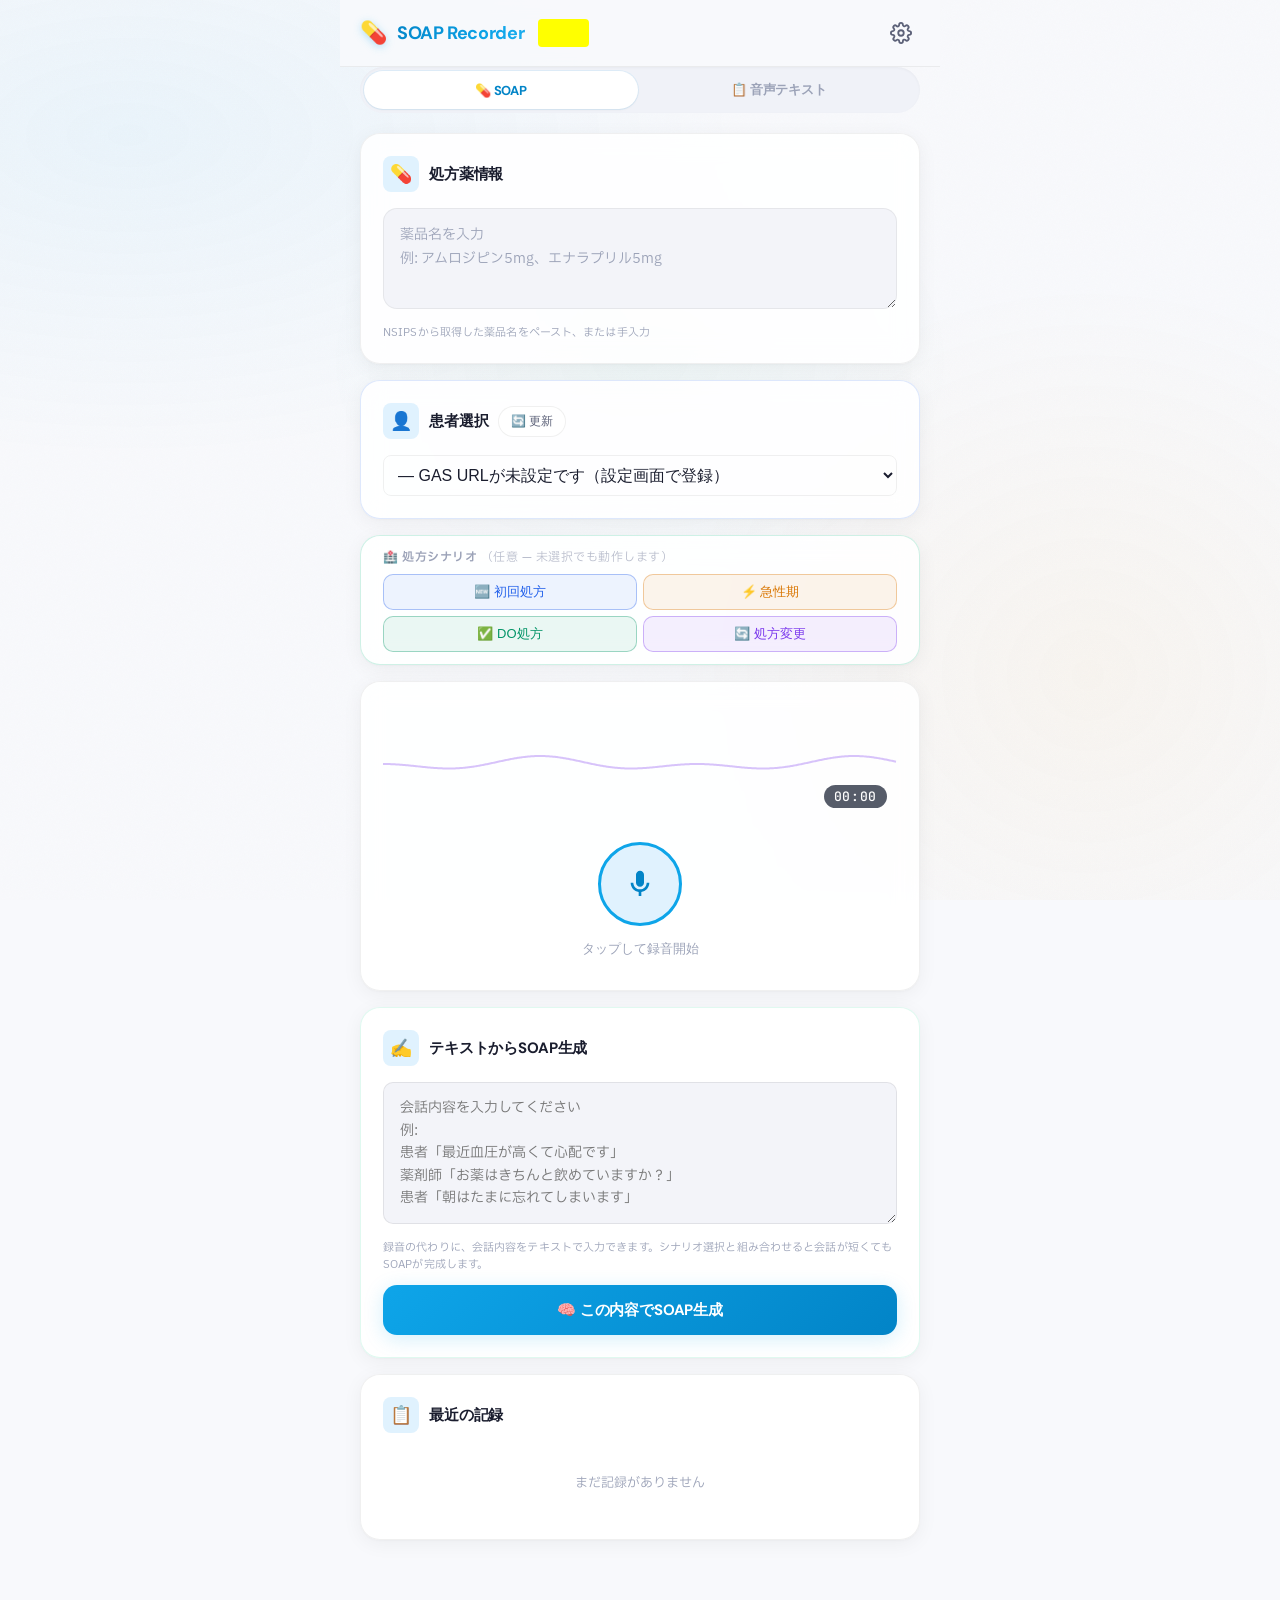
==== index.html @ 3b886ebe "Make version badge huge, red, and yellow background for v1.15" ====
<!DOCTYPE html>
<html lang="ja">
<head>
  <meta charset="UTF-8">
  <meta name="viewport" content="width=device-width, initial-scale=1.0, maximum-scale=1.0, user-scalable=no">
  <meta name="apple-mobile-web-app-capable" content="yes">
  <meta name="apple-mobile-web-app-status-bar-style" content="black-translucent">
  <meta name="theme-color" content="#f8f9fc">
  <title>SOAP Voice Recorder</title>
  <link rel="manifest" href="manifest.json">
  <link rel="apple-touch-icon" href="icons/icon-192.png">
  <link href="https://fonts.googleapis.com/css2?family=DM+Sans:ital,opsz,wght@0,9..40,300;0,9..40,500;0,9..40,700;1,9..40,400&family=IBM+Plex+Sans+JP:wght@300;400;500;600;700&family=JetBrains+Mono:wght@400;500&display=swap" rel="stylesheet">
  <link rel="stylesheet" href="style.css">
</head>
<body>
  <div id="app">
    <!-- ヘッダー -->
    <header id="header">
      <div class="header-left">
        <span class="logo-icon">💊</span>
        <h1>SOAP Recorder <span style="font-size:18px; font-weight:bold; color:red; background:yellow; padding:2px 8px; border-radius:4px; margin-left:10px;">v1.15</span></h1>
      </div>
      <button id="settingsBtn" class="icon-btn" aria-label="設定">
        <svg width="22" height="22" viewBox="0 0 24 24" fill="none" stroke="currentColor" stroke-width="2"><path d="M12 15a3 3 0 1 0 0-6 3 3 0 0 0 0 6Z"/><path d="M19.4 15a1.65 1.65 0 0 0 .33 1.82l.06.06a2 2 0 0 1-2.83 2.83l-.06-.06a1.65 1.65 0 0 0-1.82-.33 1.65 1.65 0 0 0-1 1.51V21a2 2 0 0 1-4 0v-.09A1.65 1.65 0 0 0 9 19.4a1.65 1.65 0 0 0-1.82.33l-.06.06a2 2 0 0 1-2.83-2.83l.06-.06A1.65 1.65 0 0 0 4.68 15a1.65 1.65 0 0 0-1.51-1H3a2 2 0 0 1 0-4h.09A1.65 1.65 0 0 0 4.6 9a1.65 1.65 0 0 0-.33-1.82l-.06-.06a2 2 0 0 1 2.83-2.83l.06.06A1.65 1.65 0 0 0 9 4.68a1.65 1.65 0 0 0 1-1.51V3a2 2 0 0 1 4 0v.09a1.65 1.65 0 0 0 1 1.51 1.65 1.65 0 0 0 1.82-.33l.06-.06a2 2 0 0 1 2.83 2.83l-.06.06A1.65 1.65 0 0 0 19.4 9a1.65 1.65 0 0 0 1.51 1H21a2 2 0 0 1 0 4h-.09a1.65 1.65 0 0 0-1.51 1Z"/></svg>
      </button>
    </header>

    <!-- タブバー -->
    <nav id="tabBar" class="tab-bar">
      <button class="tab-btn active" data-tab="soap" onclick="App.switchTab('soap')">💊 SOAP</button>
      <button class="tab-btn" data-tab="yakureki" onclick="App.switchTab('yakureki')">📋 音声テキスト</button>
    </nav>

    <!-- メイン画面: 録音 (SOAPタブ) -->
    <main id="recordScreen" class="screen active">
      <!-- 薬品名入力 -->
      <section class="card drug-input-card">
        <div class="card-header">
          <span class="card-icon">💊</span>
          <h2>処方薬情報</h2>
        </div>
        <textarea id="drugInput" placeholder="薬品名を入力&#10;例: アムロジピン5mg、エナラプリル5mg" rows="3"></textarea>
        <p class="hint">NSIPSから取得した薬品名をペースト、または手入力</p>
      </section>

      <!-- NSIPS患者選択 -->
      <section id="patientSelectArea" class="card" style="border-color: rgba(37, 99, 235, 0.15);">
        <div class="card-header">
          <span class="card-icon">👤</span>
          <h2>患者選択</h2>
          <button id="refreshPatientsBtn" class="control-btn" style="margin:0; padding:6px 12px; font-size:12px;">🔄 更新</button>
        </div>
        <select id="patientSelect" style="width:100%; padding:10px; font-size:16px; border-radius:8px; border:1px solid var(--border); background:var(--surface); color:var(--text);">
          <option value="">-- 患者を選択 (GAS URL未設定) --</option>
        </select>
      </section>

      <!-- 処方シナリオ選択 -->
      <section class="card" style="border-color: rgba(16,185,129,0.2); padding-top:12px; padding-bottom:12px;">
        <div style="font-size:12px; font-weight:600; color:var(--text-muted); margin-bottom:8px; letter-spacing:0.5px;">
          🏥 処方シナリオ <span style="font-weight:400;opacity:0.7;">（任意 — 未選択でも動作します）</span>
        </div>
        <div style="display:grid; grid-template-columns:1fr 1fr; gap:6px;">
          <button class="scenario-btn" data-scenario="first"
            onclick="App.selectScenario('first')"
            style="padding:8px 4px; border-radius:10px; border:1.5px solid rgba(37,99,235,0.35);
                   background:rgba(37,99,235,0.08); color:#2563eb; font-size:13px; font-weight:500;
                   cursor:pointer; transition:all 0.18s; display:flex; align-items:center; justify-content:center; gap:4px;">
            🆕 初回処方
          </button>
          <button class="scenario-btn" data-scenario="acute"
            onclick="App.selectScenario('acute')"
            style="padding:8px 4px; border-radius:10px; border:1.5px solid rgba(217,119,6,0.35);
                   background:rgba(217,119,6,0.08); color:#d97706; font-size:13px; font-weight:500;
                   cursor:pointer; transition:all 0.18s; display:flex; align-items:center; justify-content:center; gap:4px;">
            ⚡ 急性期
          </button>
          <button class="scenario-btn" data-scenario="do_rx"
            onclick="App.selectScenario('do_rx')"
            style="padding:8px 4px; border-radius:10px; border:1.5px solid rgba(5,150,105,0.35);
                   background:rgba(5,150,105,0.08); color:#059669; font-size:13px; font-weight:500;
                   cursor:pointer; transition:all 0.18s; display:flex; align-items:center; justify-content:center; gap:4px;">
            ✅ DO処方
          </button>
          <button class="scenario-btn" data-scenario="change"
            onclick="App.selectScenario('change')"
            style="padding:8px 4px; border-radius:10px; border:1.5px solid rgba(124,58,237,0.35);
                   background:rgba(124,58,237,0.08); color:#7c3aed; font-size:13px; font-weight:500;
                   cursor:pointer; transition:all 0.18s; display:flex; align-items:center; justify-content:center; gap:4px;">
            🔄 処方変更
          </button>
        </div>
        <div id="scenarioBadge"
          style="display:none; margin-top:8px; padding:5px 10px; border-radius:20px;
                 border:1px solid; font-size:12px; font-weight:600; text-align:center;">
        </div>
      </section>

      <!-- 録音コントロール -->
      <section class="card recorder-card">
        <div class="recording-visualizer" id="visualizer">
          <canvas id="waveformCanvas"></canvas>
          <div class="record-time" id="recordTime">00:00</div>
        </div>
        
        <div class="recorder-controls">
          <button id="recordBtn" class="record-btn" aria-label="録音">
            <div class="record-btn-inner">
              <svg id="micIcon" width="32" height="32" viewBox="0 0 24 24" fill="currentColor">
                <path d="M12 14c1.66 0 3-1.34 3-3V5c0-1.66-1.34-3-3-3S9 3.34 9 5v6c0 1.66 1.34 3 3 3z"/>
                <path d="M17 11c0 2.76-2.24 5-5 5s-5-2.24-5-5H5c0 3.53 2.61 6.43 6 6.92V21h2v-3.08c3.39-.49 6-3.39 6-6.92h-2z"/>
              </svg>
              <svg id="stopIcon" class="hidden" width="32" height="32" viewBox="0 0 24 24" fill="currentColor">
                <rect x="6" y="6" width="12" height="12" rx="2"/>
              </svg>
            </div>
          </button>
          <p id="recordLabel" class="record-label">タップして録音開始</p>
        </div>

        <button id="pauseBtn" class="control-btn hidden" aria-label="一時停止">
          <svg width="20" height="20" viewBox="0 0 24 24" fill="currentColor">
            <rect x="6" y="4" width="4" height="16"/><rect x="14" y="4" width="4" height="16"/>
          </svg>
          一時停止
        </button>
      </section>

      <!-- リアルタイム文字起こし表示 -->
      <section id="liveTranscriptArea" class="card hidden" style="border-color: rgba(124, 58, 237, 0.3);">
        <div class="card-header">
          <span class="card-icon">📝</span>
          <h2>リアルタイム文字起こし</h2>
          <span id="speechStatus" style="font-size:11px; margin-left:auto; cursor:help;">🟢 認識中</span>
        </div>
        <div id="liveTranscriptText" style="font-size:14px; line-height:1.7; color:var(--text-primary); max-height:150px; overflow-y:auto; white-space:pre-wrap;">
          🎤 音声を認識中...
        </div>
      </section>

      <!-- テキスト直接入力でSOAP生成 -->
      <section class="card" style="border-color: rgba(52, 211, 153, 0.15);">
        <div class="card-header">
          <span class="card-icon">✍️</span>
          <h2>テキストからSOAP生成</h2>
        </div>
        <textarea id="manualTranscriptInput" placeholder="会話内容を入力してください&#10;例:&#10;患者「最近血圧が高くて心配です」&#10;薬剤師「お薬はきちんと飲めていますか？」&#10;患者「朝はたまに忘れてしまいます」" rows="5" style="width:100%; background:var(--bg-input); border:1px solid rgba(0,0,0,0.08); border-radius:10px; padding:14px 16px; color:var(--text-primary); font-family:var(--font-main); font-size:14px; line-height:1.6; resize:vertical;"></textarea>
        <p class="hint" style="margin-bottom:12px;">録音の代わりに、会話内容をテキストで入力できます。シナリオ選択と組み合わせると会話が短くてもSOAPが完成します。</p>
        <button id="generateFromTextBtn" class="action-btn primary-btn">
          🧠 この内容でSOAP生成
        </button>
      </section>

      <!-- 録音履歴 -->
      <section class="card history-card">
        <div class="card-header">
          <span class="card-icon">📋</span>
          <h2>最近の記録</h2>
        </div>
        <div id="historyList" class="history-list">
          <p class="empty-state">まだ記録がありません</p>
        </div>
      </section>
    </main>

    <!-- AI薬歴タブ画面 -->
    <main id="yakurekiScreen" class="screen">
      <!-- NSIPS患者選択 (音声テキスト用) -->
      <section id="yakurekiPatientSelectArea" class="card hidden" style="border-color: rgba(37, 99, 235, 0.15);">
        <div class="card-header">
          <span class="card-icon">👤</span>
          <h2>患者選択</h2>
          <button id="refreshYakurekiPatientsBtn" class="control-btn" style="margin:0; padding:6px 12px; font-size:12px;">🔄 更新</button>
        </div>
        <select id="yakurekiPatientSelect" style="width:100%; padding:10px; font-size:16px; border-radius:8px; border:1px solid var(--border); background:var(--surface); color:var(--text);">
          <option value="">-- 患者を選択 --</option>
        </select>
      </section>

      <!-- 録音 -->
      <section class="card recorder-card">
        <div class="recording-visualizer" id="yakurekiVisualizer">
          <canvas id="yakurekiWaveformCanvas"></canvas>
          <div class="record-time" id="yakurekiRecordTime">00:00</div>
        </div>
        <div class="recorder-controls">
          <button id="yakurekiRecordBtn" class="record-btn" aria-label="録音">
            <div class="record-btn-inner">
              <svg id="yakurekiMicIcon" width="32" height="32" viewBox="0 0 24 24" fill="currentColor">
                <path d="M12 14c1.66 0 3-1.34 3-3V5c0-1.66-1.34-3-3-3S9 3.34 9 5v6c0 1.66 1.34 3 3 3z"/>
                <path d="M17 11c0 2.76-2.24 5-5 5s-5-2.24-5-5H5c0 3.53 2.61 6.43 6 6.92V21h2v-3.08c3.39-.49 6-3.39 6-6.92h-2z"/>
              </svg>
              <svg id="yakurekiStopIcon" class="hidden" width="32" height="32" viewBox="0 0 24 24" fill="currentColor">
                <rect x="6" y="6" width="12" height="12" rx="2"/>
              </svg>
            </div>
          </button>
          <p id="yakurekiRecordLabel" class="record-label">タップして録音開始</p>
        </div>
      </section>

      <!-- リアルタイム文字起こし -->
      <section id="yakurekiTranscriptArea" class="card hidden" style="border-color: rgba(124, 58, 237, 0.3);">
        <div class="card-header">
          <span class="card-icon">📝</span>
          <h2>文字起こし</h2>
        </div>
        <div id="yakurekiTranscriptText" style="font-size:14px; line-height:1.7; max-height:150px; overflow-y:auto; white-space:pre-wrap;">🎤 音声を認識中...</div>
      </section>

      <!-- 要約出力 -->
      <section id="yakurekiOutputArea" class="card hidden" style="border-color: rgba(52, 211, 153, 0.3);">
        <div class="card-header">
          <span class="card-icon">📋</span>
          <h2>文字起こしデータ</h2>
        </div>
        <div id="yakurekiOutput" style="font-size:14px; line-height:1.8; white-space:pre-wrap; padding:12px; background:var(--bg-input); border-radius:8px; max-height:300px; overflow-y:auto;"></div>
        <div style="display:flex; gap:8px; margin-top:12px; flex-wrap:wrap;">
          <button id="yakurekiSaveBtn" class="action-btn primary-btn" style="flex:1; min-width:45%;">💾 テキストを登録</button>
          <button id="yakurekiCopyBtn" class="action-btn secondary-btn" style="flex:1; min-width:45%;">📋 コピー</button>
          <button id="yakurekiClearBtn" class="action-btn" style="flex:0; padding:10px 16px; background:var(--surface); border:1px solid var(--border); color:var(--text);">🗑</button>
        </div>
      </section>

      <!-- 録音履歴 (音声テキスト用) -->
      <section class="card history-card">
        <div class="card-header">
          <span class="card-icon">📋</span>
          <h2>過去の音声テキスト履歴</h2>
        </div>
        <div id="yakurekiHistoryList" class="history-list">
          <p class="empty-state">まだ記録がありません</p>
        </div>
      </section>
    </main>

    <!-- SOAP確認・編集画面 -->
    <main id="soapScreen" class="screen">
      <div class="soap-header">
        <button id="backBtn" class="back-btn">
          <svg width="20" height="20" viewBox="0 0 24 24" fill="none" stroke="currentColor" stroke-width="2"><path d="M19 12H5M12 19l-7-7 7-7"/></svg>
          戻る
        </button>
        <h2>SOAP確認</h2>
        <div class="soap-actions-mini">
          <button id="copyAllBtn" class="icon-btn" title="全体コピー">📋</button>
        </div>
      </div>

      <!-- AI処理中 -->
      <div id="processingIndicator" class="processing hidden">
        <div class="processing-animation">
          <div class="pulse-ring"></div>
          <div class="pulse-ring delay-1"></div>
          <div class="pulse-ring delay-2"></div>
          <span class="processing-icon">🧠</span>
        </div>
        <p class="processing-text">AIが分析中...</p>
        <p class="processing-sub" id="processingStatus">音声を文字起こし中</p>
      </div>

      <!-- SOAP表示 -->
      <div id="soapContent" class="soap-content hidden">
        <div class="soap-section" data-section="S">
          <div class="soap-section-header">
            <span class="soap-badge s-badge">S</span>
            <span class="soap-section-title">主観的情報</span>
            <button class="edit-btn" data-target="soapS">✏️</button>
          </div>
          <div id="soapS" class="soap-text" contenteditable="false"></div>
        </div>

        <div class="soap-section" data-section="O">
          <div class="soap-section-header">
            <span class="soap-badge o-badge">O</span>
            <span class="soap-section-title">客観的情報</span>
            <button class="edit-btn" data-target="soapO">✏️</button>
          </div>
          <div id="soapO" class="soap-text" contenteditable="false"></div>
        </div>

        <div class="soap-section" data-section="A">
          <div class="soap-section-header">
            <span class="soap-badge a-badge">A</span>
            <span class="soap-section-title">薬学的評価</span>
            <span class="ai-suggested">💊 薬品情報から提案</span>
            <button class="edit-btn" data-target="soapA">✏️</button>
          </div>
          <div id="soapA" class="soap-text" contenteditable="false"></div>
        </div>

        <div class="soap-section" data-section="P">
          <div class="soap-section-header">
            <span class="soap-badge p-badge">P</span>
            <span class="soap-section-title">指導計画</span>
            <span class="ai-suggested">💊 薬品情報から提案</span>
            <button class="edit-btn" data-target="soapP">✏️</button>
          </div>
          <div id="soapP" class="soap-text" contenteditable="false"></div>
        </div>

        <!-- 文字起こしテキスト（折りたたみ） -->
        <details class="transcript-details">
          <summary>📝 文字起こし全文を表示</summary>
          <div id="transcriptText" class="transcript-text"></div>
        </details>

        <!-- アクションボタン -->
        <div class="soap-actions">
          <button id="sendToMedixsBtn" class="action-btn primary-btn">
            💊 メディクスへ送信
          </button>
          <button id="copySOAPBtn" class="action-btn secondary-btn">
            📋 SOAPをコピー
          </button>
          <button id="saveOnlyBtn" class="action-btn tertiary-btn">
            💾 保存のみ
          </button>
        </div>
      </div>
    </main>

    <!-- 設定画面 -->
    <main id="settingsScreen" class="screen">
      <div class="soap-header">
        <button id="settingsBackBtn" class="back-btn">
          <svg width="20" height="20" viewBox="0 0 24 24" fill="none" stroke="currentColor" stroke-width="2"><path d="M19 12H5M12 19l-7-7 7-7"/></svg>
          戻る
        </button>
        <h2>設定</h2>
      </div>

      <div class="settings-content">
        <section class="card settings-card">
          <h3>🔑 APIキー</h3>
          <div class="setting-item">
            <label for="geminiApiKey">Gemini API Key</label>
            <input type="text" id="geminiApiKey" placeholder="AIza..." style="-webkit-text-security: disc;" autocomplete="off">
            <p class="hint">Google AI Studio で取得した無料キー</p>
          </div>
          <div class="setting-item">
            <label for="openaiApiKey">OpenAI API Key（有料）</label>
            <input type="text" id="openaiApiKey" placeholder="sk-..." style="-webkit-text-security: disc;" autocomplete="off">
            <p class="hint">Whisper API（高精度音声認識）に使用</p>
          </div>
          <div class="setting-item">
            <label for="amivoiceApiKey">AmiVoice API Key ⭐推奨</label>
            <input type="text" id="amivoiceApiKey" placeholder="AmiVoice Cloud Platform のAPIキー" style="-webkit-text-security: disc;" autocomplete="off">
            <p class="hint">医療特化エンジン（薬品名・医療用語に最強精度）→ <a href="https://acp.amivoice.com/" target="_blank" style="color:var(--primary);">acp.amivoice.com</a> で取得</p>
          </div>
          <div class="setting-item">
            <label for="amivoiceEngine">AmiVoice エンジン</label>
            <select id="amivoiceEngine" style="width:100%; padding:10px; font-size:14px; border-radius:8px; border:1px solid var(--border); background:var(--surface); color:var(--text);">
              <option value="-a-medical">🏥 医療エンジン (-a-medical) ※推奨</option>
              <option value="-a-medworker">👨‍⚕️ 医療従事者エンジン (-a-medworker)</option>
              <option value="-a-general">🌍 汎用エンジン (-a-general)</option>
              <option value="-a-business">💼 ビジネスエンジン (-a-business)</option>
            </select>
            <p class="hint">医療現場では「医療エンジン」または「医療従事者エンジン」が最適です。</p>
          </div>
        </section>

        <section class="card settings-card">
          <h3>☁️ バックエンド</h3>
          <div class="setting-item">
            <label for="gasUrl">GAS Web App URL</label>
            <input type="url" id="gasUrl" placeholder="https://script.google.com/macros/s/...">
            <p class="hint">Google Apps Script のデプロイURL</p>
          </div>
        </section>

        <section class="card settings-card">
          <h3>🎙 音声認識・薬歴AI</h3>
          <div class="setting-item">
            <label style="font-weight:600; font-size:13px; margin-bottom:4px; display:block;">音声認識エンジン</label>
            <label style="display:flex; align-items:center; gap:6px; padding:8px; background:rgba(34,197,94,0.08); border-radius:8px; border:1px solid rgba(34,197,94,0.3); margin-bottom:6px;">
              <input type="radio" name="speechEngine" value="amivoice">
              <span>🏥 <strong>AmiVoice 医療エンジン</strong>（リアルタイム・最高精度 ⭐推奨）</span>
            </label>
            <label>
              <input type="radio" name="speechEngine" value="webSpeech">
              ブラウザ標準（無料・不安定）
            </label>
            <label>
              <input type="radio" name="speechEngine" value="gemini">
              Gemini 2.0（無料・高精度）
            </label>
            <label>
              <input type="radio" name="speechEngine" value="whisper" checked>
              OpenAI Whisper（有料・高精度）
            </label>
          </div>
          <div class="setting-item" style="margin-top:12px;">
            <label style="font-weight:600; font-size:13px; margin-bottom:4px; display:block;">マイク選択</label>
            <div style="display:flex; gap:8px;">
              <select id="micDeviceSelect" style="flex:1; padding:8px; border-radius:6px; border:1px solid rgba(0,0,0,0.1); font-family:var(--font-main); font-size:13px;">
                <option value="default">既定のマイク (Default)</option>
              </select>
              <button id="refreshMicsBtn" class="control-btn" style="margin:0; padding:8px 12px; font-size:12px;">🔄 更新</button>
            </div>
            <p id="micPermissionWarning" class="hint hidden" style="color:var(--danger); margin-top:6px; font-weight:500;">⚠️ マイクの正確な名前を取得するには権限が必要です。「更新」を押して許可してください。</p>
          </div>

          <div class="setting-item" style="margin-top:12px;">
            <label style="font-weight:600; font-size:13px; margin-bottom:4px; display:block;">SOAP生成AI</label>
            <label>
              <input type="radio" name="aiProvider" value="gemini" checked>
              Gemini（無料）
            </label>
            <label>
              <input type="radio" name="aiProvider" value="openai" disabled>
              OpenAI（開発中）
            </label>
          </div>
        </section>

        <section class="card settings-card">
          <h3>📘 カスタム医療辞書</h3>
          <div class="setting-item">
            <label for="customVocabulary">頻出する病名・医療用語（改行またはカンマ区切り）</label>
            <textarea id="customVocabulary" rows="5" placeholder="例:&#10;掌蹠膿疱症&#10;尋常性乾癬&#10;一包化&#10;粉砕" style="width:100%; background:var(--bg-input); border:1px solid rgba(0,0,0,0.08); border-radius:10px; padding:10px; color:var(--text-primary); font-family:var(--font-main); font-size:14px; resize:vertical;"></textarea>
            <p class="hint">ここに登録した単語は、常に文字起こしの「事前辞書」に登録され、自動的に認識精度が向上します。</p>
          </div>
        </section>

        <section class="card settings-card" style="border-color: rgba(239,68,68,0.3);">
          <h3>🔒 過剰課金防止</h3>
          <div class="setting-item">
            <label for="maxRecordingMinutes">最大録音時間（分）</label>
            <div style="display:flex; align-items:center; gap:10px;">
              <input type="number" id="maxRecordingMinutes" min="1" max="60" value="10"
                style="width:80px; padding:8px; border-radius:8px; border:1px solid rgba(0,0,0,0.1);
                       background:var(--bg-input); color:var(--text-primary); font-size:15px; text-align:center;">
              <span style="font-size:13px; color:var(--text-muted);">分（1〜60分）</span>
            </div>
            <p class="hint">この時間を超えると録音を自動停止します。服薬指導は通常3〜5分のため、デフォルトは10分。</p>
          </div>
          <div style="background:rgba(239,68,68,0.06); border-radius:8px; padding:10px 12px; margin-top:8px; font-size:12px; color:var(--text-muted); line-height:1.7;">
            <strong>✅ 自動で有効な安全装置</strong><br>
            ・タブを閉じる・リロード → AmiVoice即時切断<br>
            ・タブを切り替え・スリープ → AmiVoice自動停止<br>
            ・最大時間超過 → 録音を強制終了しSOAP生成へ
          </div>
        </section>


        <section class="card settings-card" style="border-color: rgba(0,0,0,0.1);">
          <h3>🛠 デバッグログ</h3>
          <p class="hint">エラーが発生した場合、以下のログをコピーして開発者に送ってください。</p>
          <textarea id="debugLogs" rows="8" readonly style="width:100%; background:var(--bg-input); border:1px solid rgba(0,0,0,0.08); border-radius:10px; padding:10px; color:var(--text-primary); font-family:var(--font-mono); font-size:11px; resize:vertical; margin-bottom:8px;"></textarea>
          <button id="copyLogsBtn" class="action-btn secondary-btn" style="padding:8px; font-size:12px;">📋 ログをコピー</button>
        </section>

        <button id="saveSettingsBtn" class="action-btn primary-btn">
          💾 設定を保存
        </button>
        <button id="testConnectionBtn" class="action-btn secondary-btn">
          🔗 接続テスト
        </button>
      </div>
    </main>

    <!-- トースト通知 -->
    <div id="toast" class="toast hidden"></div>
  </div>

  <script src="recording-backup.js?v=2"></script>
  <script src="recorder.js?v=2"></script>
  <script src="app.js?v=15"></script>
</body>
</html>
---- style.css ----
/* ============================================
   SOAP Voice Recorder — Premium Light Design System
   Aesthetic: "Clinical Clarity" — Precision meets warmth
   Fonts: DM Sans (headings) + IBM Plex Sans JP (body)
   ============================================ */

@import url('https://fonts.googleapis.com/css2?family=DM+Sans:ital,opsz,wght@0,9..40,300;0,9..40,500;0,9..40,700;1,9..40,400&family=IBM+Plex+Sans+JP:wght@300;400;500;600;700&family=JetBrains+Mono:wght@400;500&display=swap');

:root {
  /* ── Palette: Warm clinical white + teal accent ── */
  --bg-primary: #f8f9fc;
  --bg-secondary: #f0f2f8;
  --bg-card: #ffffff;
  --bg-card-hover: #f5f6fa;
  --bg-input: #f3f4f9;
  --bg-mesh-1: rgba(14, 165, 233, 0.06);
  --bg-mesh-2: rgba(245, 158, 11, 0.05);
  --bg-mesh-3: rgba(16, 185, 129, 0.04);

  --text-primary: #1a1d2e;
  --text-secondary: #5c6178;
  --text-muted: #9ca3b8;
  --text-accent: #0284c7;

  /* ── SOAP Section Colors ── */
  --soap-s: #0284c7;
  --soap-s-bg: #e0f2fe;
  --soap-s-border: rgba(2, 132, 199, 0.25);
  --soap-o: #059669;
  --soap-o-bg: #d1fae5;
  --soap-o-border: rgba(5, 150, 105, 0.25);
  --soap-a: #d97706;
  --soap-a-bg: #fef3c7;
  --soap-a-border: rgba(217, 119, 6, 0.25);
  --soap-p: #db2777;
  --soap-p-bg: #fce7f3;
  --soap-p-border: rgba(219, 39, 119, 0.25);

  /* ── Accent ── */
  --accent: #0ea5e9;
  --accent-deep: #0284c7;
  --accent-glow: rgba(14, 165, 233, 0.18);
  --accent-surface: #e0f2fe;
  --danger: #ef4444;
  --danger-glow: rgba(239, 68, 68, 0.2);
  --success: #10b981;
  --success-bg: #d1fae5;
  --warning: #f59e0b;

  /* ── Layout Tokens ── */
  --radius: 20px;
  --radius-sm: 14px;
  --radius-xs: 8px;
  --radius-pill: 999px;
  --shadow-sm: 0 1px 3px rgba(0,0,0,0.04), 0 1px 2px rgba(0,0,0,0.02);
  --shadow: 0 4px 20px rgba(0,0,0,0.05), 0 1px 3px rgba(0,0,0,0.03);
  --shadow-lg: 0 12px 40px rgba(0,0,0,0.08), 0 4px 12px rgba(0,0,0,0.04);
  --shadow-accent: 0 4px 20px var(--accent-glow);
  --border: rgba(0, 0, 0, 0.06);

  /* ── Typography ── */
  --font-display: 'DM Sans', sans-serif;
  --font-main: 'IBM Plex Sans JP', 'DM Sans', -apple-system, BlinkMacSystemFont, sans-serif;
  --font-mono: 'JetBrains Mono', 'SF Mono', monospace;
}

/* ═══════════════════════════════════════════
   Reset & Base
   ═══════════════════════════════════════════ */
*, *::before, *::after { box-sizing: border-box; margin: 0; padding: 0; }

html {
  font-size: 16px;
  -webkit-text-size-adjust: 100%;
  -webkit-tap-highlight-color: transparent;
  scroll-behavior: smooth;
}

body {
  font-family: var(--font-main);
  background: var(--bg-primary);
  color: var(--text-primary);
  min-height: 100dvh;
  overflow-x: hidden;
  -webkit-font-smoothing: antialiased;
  -moz-osx-font-smoothing: grayscale;
}

/* ── Mesh gradient background ── */
body::before {
  content: '';
  position: fixed;
  inset: 0;
  background:
    radial-gradient(ellipse 80% 60% at 10% 15%, var(--bg-mesh-1) 0%, transparent 60%),
    radial-gradient(ellipse 60% 80% at 85% 75%, var(--bg-mesh-2) 0%, transparent 55%),
    radial-gradient(ellipse 50% 50% at 50% 40%, var(--bg-mesh-3) 0%, transparent 50%);
  pointer-events: none;
  z-index: 0;
}

/* Subtle noise texture overlay */
body::after {
  content: '';
  position: fixed;
  inset: 0;
  opacity: 0.025;
  background-image: url("data:image/svg+xml,%3Csvg viewBox='0 0 256 256' xmlns='http://www.w3.org/2000/svg'%3E%3Cfilter id='n'%3E%3CfeTurbulence type='fractalNoise' baseFrequency='0.9' numOctaves='4' stitchTiles='stitch'/%3E%3C/filter%3E%3Crect width='100%25' height='100%25' filter='url(%23n)'/%3E%3C/svg%3E");
  background-size: 200px 200px;
  pointer-events: none;
  z-index: 0;
}

#app {
  position: relative;
  z-index: 1;
  max-width: 600px;
  margin: 0 auto;
  padding-bottom: 40px;
}

/* ═══════════════════════════════════════════
   Header
   ═══════════════════════════════════════════ */
#header {
  display: flex;
  align-items: center;
  justify-content: space-between;
  padding: 14px 20px;
  position: sticky;
  top: 0;
  z-index: 100;
  background: rgba(248, 249, 252, 0.85);
  backdrop-filter: blur(24px) saturate(180%);
  -webkit-backdrop-filter: blur(24px) saturate(180%);
  border-bottom: 1px solid var(--border);
}

.header-left {
  display: flex;
  align-items: center;
  gap: 10px;
}

.logo-icon { font-size: 22px; filter: drop-shadow(0 2px 4px rgba(14, 165, 233, 0.3)); }

#header h1 {
  font-family: var(--font-display);
  font-size: 18px;
  font-weight: 700;
  letter-spacing: -0.02em;
  background: linear-gradient(135deg, var(--accent-deep), var(--accent), #38bdf8);
  -webkit-background-clip: text;
  -webkit-text-fill-color: transparent;
  background-clip: text;
}

.icon-btn {
  background: none;
  border: none;
  color: var(--text-secondary);
  cursor: pointer;
  padding: 8px;
  border-radius: var(--radius-xs);
  transition: all 0.2s ease;
  font-size: 18px;
  display: flex;
  align-items: center;
}
.icon-btn:hover {
  color: var(--accent);
  background: var(--accent-surface);
}

/* ═══════════════════════════════════════════
   Tab Bar — Pill segment control
   ═══════════════════════════════════════════ */
.tab-bar {
  display: flex;
  gap: 4px;
  background: var(--bg-secondary);
  padding: 4px;
  margin: 0 20px;
  border-radius: var(--radius-pill);
  position: sticky;
  top: 53px;
  z-index: 90;
  box-shadow: inset 0 1px 3px rgba(0,0,0,0.04);
}

.tab-btn {
  flex: 1;
  padding: 10px 16px;
  font-size: 13px;
  font-weight: 600;
  font-family: var(--font-display);
  letter-spacing: -0.01em;
  background: none;
  border: none;
  border-radius: var(--radius-pill);
  color: var(--text-muted);
  cursor: pointer;
  transition: all 0.25s cubic-bezier(0.4, 0, 0.2, 1);
}

.tab-btn.active {
  color: var(--accent-deep);
  background: var(--bg-card);
  box-shadow: var(--shadow-sm), 0 0 0 1px rgba(14, 165, 233, 0.08);
  font-weight: 700;
}

.tab-btn:hover:not(.active) {
  color: var(--text-secondary);
}

/* ═══════════════════════════════════════════
   Screens
   ═══════════════════════════════════════════ */
.screen { display: none; padding: 20px; }
.screen.active { display: block; animation: screenIn 0.4s cubic-bezier(0.16, 1, 0.3, 1); }

@keyframes screenIn {
  from { opacity: 0; transform: translateY(12px) scale(0.99); }
  to { opacity: 1; transform: translateY(0) scale(1); }
}

/* ═══════════════════════════════════════════
   Cards — Glass-morphic with colored top accent
   ═══════════════════════════════════════════ */
.card {
  background: rgba(255, 255, 255, 0.88);
  backdrop-filter: blur(12px);
  -webkit-backdrop-filter: blur(12px);
  border-radius: var(--radius);
  padding: 22px;
  margin-bottom: 16px;
  border: 1px solid var(--border);
  box-shadow: var(--shadow);
  transition: all 0.3s cubic-bezier(0.4, 0, 0.2, 1);
  position: relative;
  overflow: hidden;
}

.card::before {
  content: '';
  position: absolute;
  top: 0; left: 0; right: 0;
  height: 3px;
  background: linear-gradient(90deg, var(--accent), transparent);
  opacity: 0;
  transition: opacity 0.3s;
}

.card:hover {
  border-color: rgba(14, 165, 233, 0.12);
  box-shadow: var(--shadow), 0 0 0 1px rgba(14, 165, 233, 0.06);
}
.card:hover::before { opacity: 1; }

.card-header {
  display: flex;
  align-items: center;
  gap: 10px;
  margin-bottom: 16px;
}

.card-icon {
  font-size: 18px;
  width: 36px;
  height: 36px;
  display: flex;
  align-items: center;
  justify-content: center;
  background: var(--accent-surface);
  border-radius: var(--radius-xs);
}

.card-header h2 {
  font-family: var(--font-display);
  font-size: 15px;
  font-weight: 700;
  color: var(--text-primary);
  letter-spacing: -0.01em;
}

/* ═══════════════════════════════════════════
   Drug Input
   ═══════════════════════════════════════════ */
#drugInput {
  width: 100%;
  background: var(--bg-input);
  border: 1.5px solid rgba(0, 0, 0, 0.06);
  border-radius: var(--radius-sm);
  padding: 14px 16px;
  color: var(--text-primary);
  font-family: var(--font-main);
  font-size: 14px;
  line-height: 1.7;
  resize: vertical;
  transition: all 0.3s ease;
}
#drugInput:focus {
  outline: none;
  border-color: var(--accent);
  box-shadow: 0 0 0 4px var(--accent-glow);
  background: #fff;
}
#drugInput::placeholder { color: var(--text-muted); }

.hint {
  font-size: 11px;
  color: var(--text-muted);
  margin-top: 8px;
  letter-spacing: 0.01em;
}

/* ═══════════════════════════════════════════
   Recorder — Hero section
   ═══════════════════════════════════════════ */
.recorder-card {
  text-align: center;
  padding: 32px 22px;
}

.recording-visualizer {
  position: relative;
  height: 100px;
  margin-bottom: 28px;
  display: flex;
  align-items: center;
  justify-content: center;
  border-radius: var(--radius-sm);
  overflow: hidden;
}

#waveformCanvas, #yakurekiWaveformCanvas {
  width: 100%;
  height: 100%;
  border-radius: var(--radius-sm);
}

.record-time {
  position: absolute;
  bottom: 6px;
  right: 10px;
  font-family: var(--font-mono);
  font-size: 13px;
  font-weight: 500;
  color: #fff;
  background: rgba(15, 23, 42, 0.7);
  backdrop-filter: blur(8px);
  padding: 3px 10px;
  border-radius: var(--radius-pill);
  letter-spacing: 0.05em;
}

.recorder-controls {
  display: flex;
  flex-direction: column;
  align-items: center;
  gap: 14px;
}

/* ── Record Button — breathing neon ring ── */
.record-btn {
  width: 84px;
  height: 84px;
  border-radius: 50%;
  border: 3px solid var(--accent);
  background: var(--accent-surface);
  color: var(--accent-deep);
  cursor: pointer;
  display: flex;
  align-items: center;
  justify-content: center;
  transition: all 0.3s cubic-bezier(0.4, 0, 0.2, 1);
  position: relative;
}

.record-btn::before {
  content: '';
  position: absolute;
  inset: -6px;
  border-radius: 50%;
  border: 2px solid transparent;
  background: transparent;
  transition: all 0.4s;
}

.record-btn:hover {
  background: rgba(14, 165, 233, 0.15);
  box-shadow: var(--shadow-accent);
  transform: scale(1.06);
}
.record-btn:hover::before {
  border-color: rgba(14, 165, 233, 0.15);
}
.record-btn:active { transform: scale(0.95); }

.record-btn.recording {
  border-color: var(--danger);
  background: rgba(239, 68, 68, 0.08);
  color: var(--danger);
  animation: breathe 2.5s ease-in-out infinite;
}
.record-btn.recording::before {
  border-color: rgba(239, 68, 68, 0.12);
  animation: ringPulse 2s ease-out infinite;
}

@keyframes breathe {
  0%, 100% { box-shadow: 0 0 0 0 var(--danger-glow); transform: scale(1); }
  50% { box-shadow: 0 0 24px 4px var(--danger-glow); transform: scale(1.03); }
}

@keyframes ringPulse {
  0% { transform: scale(1); opacity: 0.6; }
  100% { transform: scale(1.4); opacity: 0; }
}

.record-btn-inner { display: flex; align-items: center; justify-content: center; }

.record-label {
  font-family: var(--font-display);
  font-size: 13px;
  font-weight: 500;
  color: var(--text-muted);
  transition: color 0.3s;
}

.control-btn {
  display: inline-flex;
  align-items: center;
  gap: 6px;
  padding: 10px 20px;
  border: 1.5px solid var(--border);
  border-radius: var(--radius-pill);
  background: rgba(255, 255, 255, 0.7);
  color: var(--text-secondary);
  font-family: var(--font-display);
  font-size: 13px;
  font-weight: 500;
  cursor: pointer;
  transition: all 0.2s;
  margin-top: 12px;
  backdrop-filter: blur(8px);
}
.control-btn:hover {
  background: var(--accent-surface);
  border-color: rgba(14, 165, 233, 0.2);
  color: var(--accent-deep);
}

/* ═══════════════════════════════════════════
   History
   ═══════════════════════════════════════════ */
.history-list {
  max-height: 300px;
  overflow-y: auto;
}

.history-item {
  display: flex;
  justify-content: space-between;
  align-items: center;
  padding: 14px 16px;
  border-radius: var(--radius-sm);
  background: var(--bg-input);
  margin-bottom: 8px;
  cursor: pointer;
  transition: all 0.25s ease;
  border: 1px solid transparent;
}
.history-item:hover {
  background: var(--accent-surface);
  border-color: rgba(14, 165, 233, 0.1);
  transform: translateX(4px);
}
.history-item-info h4 { font-family: var(--font-display); font-size: 14px; font-weight: 600; }
.history-item-info p { font-size: 12px; color: var(--text-muted); margin-top: 3px; }
.history-item-time { font-size: 11px; color: var(--text-muted); font-family: var(--font-mono); font-weight: 500; }

.empty-state {
  text-align: center;
  color: var(--text-muted);
  font-size: 13px;
  padding: 24px;
}

/* ═══════════════════════════════════════════
   SOAP Screen
   ═══════════════════════════════════════════ */
.soap-header {
  display: flex;
  align-items: center;
  gap: 12px;
  padding: 14px 20px;
  position: sticky;
  top: 0;
  z-index: 100;
  background: rgba(248, 249, 252, 0.9);
  backdrop-filter: blur(24px) saturate(180%);
  -webkit-backdrop-filter: blur(24px) saturate(180%);
  border-bottom: 1px solid var(--border);
}
.soap-header h2 {
  flex: 1;
  font-family: var(--font-display);
  font-size: 17px;
  font-weight: 700;
  letter-spacing: -0.02em;
}
.soap-actions-mini { display: flex; gap: 4px; }

.back-btn {
  display: flex;
  align-items: center;
  gap: 6px;
  background: none;
  border: none;
  color: var(--accent-deep);
  font-family: var(--font-display);
  font-size: 14px;
  font-weight: 600;
  cursor: pointer;
  padding: 6px 10px;
  border-radius: var(--radius-xs);
  transition: all 0.2s;
}
.back-btn:hover { background: var(--accent-surface); }

/* ── Processing Indicator ── */
.processing {
  text-align: center;
  padding: 60px 20px;
}
.processing-animation {
  position: relative;
  width: 100px;
  height: 100px;
  margin: 0 auto 28px;
  display: flex;
  align-items: center;
  justify-content: center;
}
.processing-icon { font-size: 40px; z-index: 2; position: relative; }

.pulse-ring {
  position: absolute;
  width: 100%;
  height: 100%;
  border-radius: 50%;
  border: 2px solid var(--accent);
  animation: pulseRing 2s ease-out infinite;
}
.delay-1 { animation-delay: 0.4s; }
.delay-2 { animation-delay: 0.8s; }

@keyframes pulseRing {
  0% { transform: scale(0.5); opacity: 0.7; }
  100% { transform: scale(1.6); opacity: 0; }
}

.processing-text {
  font-family: var(--font-display);
  font-size: 18px;
  font-weight: 700;
  color: var(--text-primary);
  margin-bottom: 8px;
  letter-spacing: -0.02em;
}
.processing-sub { font-size: 13px; color: var(--text-secondary); }

/* ── SOAP Sections — Color-coded with left accent ── */
.soap-content { padding: 0 20px 20px; }

.soap-section {
  margin-bottom: 16px;
  border-radius: var(--radius);
  overflow: hidden;
  border: 1px solid var(--border);
  box-shadow: var(--shadow-sm);
  transition: all 0.3s ease;
  position: relative;
}
.soap-section:hover {
  box-shadow: var(--shadow);
  transform: translateY(-1px);
}

.soap-section[data-section="S"] { border-left: 4px solid var(--soap-s); }
.soap-section[data-section="O"] { border-left: 4px solid var(--soap-o); }
.soap-section[data-section="A"] { border-left: 4px solid var(--soap-a); }
.soap-section[data-section="P"] { border-left: 4px solid var(--soap-p); }

.soap-section-header {
  display: flex;
  align-items: center;
  gap: 10px;
  padding: 14px 18px;
  background: var(--bg-input);
}

.soap-badge {
  display: inline-flex;
  align-items: center;
  justify-content: center;
  width: 30px;
  height: 30px;
  border-radius: var(--radius-xs);
  font-family: var(--font-display);
  font-size: 14px;
  font-weight: 700;
}
.s-badge { background: var(--soap-s-bg); color: var(--soap-s); }
.o-badge { background: var(--soap-o-bg); color: var(--soap-o); }
.a-badge { background: var(--soap-a-bg); color: var(--soap-a); }
.p-badge { background: var(--soap-p-bg); color: var(--soap-p); }

.soap-section-title {
  font-family: var(--font-display);
  font-size: 13px;
  font-weight: 600;
  color: var(--text-secondary);
  flex: 1;
  letter-spacing: -0.01em;
}

.ai-suggested {
  font-family: var(--font-display);
  font-size: 10px;
  font-weight: 600;
  color: var(--soap-a);
  background: var(--soap-a-bg);
  padding: 3px 10px;
  border-radius: var(--radius-pill);
  letter-spacing: 0.01em;
}

.edit-btn {
  background: none;
  border: none;
  cursor: pointer;
  font-size: 14px;
  padding: 4px;
  opacity: 0.4;
  transition: all 0.2s;
}
.edit-btn:hover { opacity: 1; transform: scale(1.15); }

.soap-text {
  padding: 16px 18px;
  font-size: 14px;
  line-height: 1.8;
  color: var(--text-primary);
  background: var(--bg-card);
  min-height: 60px;
  white-space: pre-wrap;
}
.soap-text:focus {
  outline: 2px solid var(--accent);
  outline-offset: -2px;
  background: var(--bg-input);
}
.soap-text[contenteditable="true"] {
  background: var(--bg-input);
  cursor: text;
}

/* ── Transcript ── */
.transcript-details {
  margin: 16px 0;
  border-radius: var(--radius);
  border: 1px solid var(--border);
  overflow: hidden;
}
.transcript-details summary {
  padding: 14px 18px;
  cursor: pointer;
  font-family: var(--font-display);
  font-size: 14px;
  font-weight: 500;
  color: var(--text-secondary);
  background: var(--bg-input);
  transition: all 0.2s;
}
.transcript-details summary:hover { background: var(--bg-secondary); color: var(--accent); }
.transcript-text {
  padding: 16px 18px;
  font-size: 13px;
  line-height: 1.8;
  color: var(--text-secondary);
  background: var(--bg-card);
  white-space: pre-wrap;
  max-height: 300px;
  overflow-y: auto;
}

/* ═══════════════════════════════════════════
   Action Buttons
   ═══════════════════════════════════════════ */
.soap-actions {
  display: flex;
  flex-direction: column;
  gap: 10px;
  margin-top: 28px;
}

.action-btn {
  width: 100%;
  padding: 15px;
  border: none;
  border-radius: var(--radius-sm);
  font-family: var(--font-display);
  font-size: 15px;
  font-weight: 700;
  cursor: pointer;
  transition: all 0.25s cubic-bezier(0.4, 0, 0.2, 1);
  display: flex;
  align-items: center;
  justify-content: center;
  gap: 8px;
  letter-spacing: -0.01em;
}

.primary-btn {
  background: linear-gradient(135deg, var(--accent), var(--accent-deep));
  color: white;
  box-shadow: var(--shadow-accent);
}
.primary-btn:hover {
  transform: translateY(-2px);
  box-shadow: 0 8px 30px var(--accent-glow);
}
.primary-btn:active { transform: translateY(0); }

.secondary-btn {
  background: var(--bg-card);
  color: var(--text-primary);
  border: 1.5px solid var(--border);
}
.secondary-btn:hover {
  background: var(--accent-surface);
  border-color: rgba(14, 165, 233, 0.15);
}

.tertiary-btn {
  background: transparent;
  color: var(--text-secondary);
}
.tertiary-btn:hover { color: var(--accent); background: var(--accent-surface); }

/* ═══════════════════════════════════════════
   Settings
   ═══════════════════════════════════════════ */
.settings-content { padding: 0 20px 20px; }

.settings-card h3 {
  font-family: var(--font-display);
  font-size: 15px;
  font-weight: 700;
  margin-bottom: 18px;
  letter-spacing: -0.01em;
}

.setting-item { margin-bottom: 16px; }
.setting-item label {
  display: block;
  font-size: 13px;
  font-weight: 500;
  color: var(--text-secondary);
  margin-bottom: 6px;
}
.setting-item input[type="password"],
.setting-item input[type="url"],
.setting-item input[type="text"] {
  width: 100%;
  background: var(--bg-input);
  border: 1.5px solid rgba(0, 0, 0, 0.06);
  border-radius: var(--radius-xs);
  padding: 11px 14px;
  color: var(--text-primary);
  font-family: var(--font-mono);
  font-size: 13px;
  transition: all 0.3s;
}
.setting-item input:focus {
  outline: none;
  border-color: var(--accent);
  box-shadow: 0 0 0 4px var(--accent-glow);
  background: #fff;
}
.setting-item input:disabled { opacity: 0.4; cursor: not-allowed; }

.setting-item input[type="radio"] {
  margin-right: 8px;
  accent-color: var(--accent);
}
.setting-item label:has(input[type="radio"]) {
  display: flex;
  align-items: center;
  padding: 8px 0;
  cursor: pointer;
  transition: color 0.2s;
}
.setting-item label:has(input[type="radio"]):hover { color: var(--accent); }

/* ═══════════════════════════════════════════
   Toast
   ═══════════════════════════════════════════ */
.toast {
  position: fixed;
  bottom: 30px;
  left: 50%;
  transform: translateX(-50%) translateY(20px);
  padding: 14px 28px;
  background: var(--bg-card);
  border: 1px solid var(--border);
  border-radius: var(--radius-pill);
  font-family: var(--font-display);
  font-size: 14px;
  font-weight: 600;
  color: var(--text-primary);
  box-shadow: var(--shadow-lg);
  z-index: 1000;
  opacity: 0;
  transition: all 0.35s cubic-bezier(0.16, 1, 0.3, 1);
  max-width: 90%;
  text-align: center;
}
.toast.show {
  opacity: 1;
  transform: translateX(-50%) translateY(0);
}

/* ═══════════════════════════════════════════
   Utilities
   ═══════════════════════════════════════════ */
.hidden { display: none !important; }

/* ── Smooth scrollbar ── */
::-webkit-scrollbar { width: 5px; }
::-webkit-scrollbar-track { background: transparent; }
::-webkit-scrollbar-thumb { background: rgba(0,0,0,0.1); border-radius: var(--radius-pill); }
::-webkit-scrollbar-thumb:hover { background: rgba(0,0,0,0.18); }

/* ── Safe Area (iPhone notch) ── */
@supports (padding-top: env(safe-area-inset-top)) {
  #header { padding-top: calc(14px + env(safe-area-inset-top)); }
  #app { padding-bottom: calc(40px + env(safe-area-inset-bottom)); }
}

/* ── Staggered card entrance animations ── */
.screen.active .card:nth-child(1) { animation: cardIn 0.5s cubic-bezier(0.16, 1, 0.3, 1) 0.05s both; }
.screen.active .card:nth-child(2) { animation: cardIn 0.5s cubic-bezier(0.16, 1, 0.3, 1) 0.1s both; }
.screen.active .card:nth-child(3) { animation: cardIn 0.5s cubic-bezier(0.16, 1, 0.3, 1) 0.15s both; }
.screen.active .card:nth-child(4) { animation: cardIn 0.5s cubic-bezier(0.16, 1, 0.3, 1) 0.2s both; }
.screen.active .card:nth-child(5) { animation: cardIn 0.5s cubic-bezier(0.16, 1, 0.3, 1) 0.25s both; }

@keyframes cardIn {
  from { opacity: 0; transform: translateY(16px) scale(0.98); }
  to { opacity: 1; transform: translateY(0) scale(1); }
}
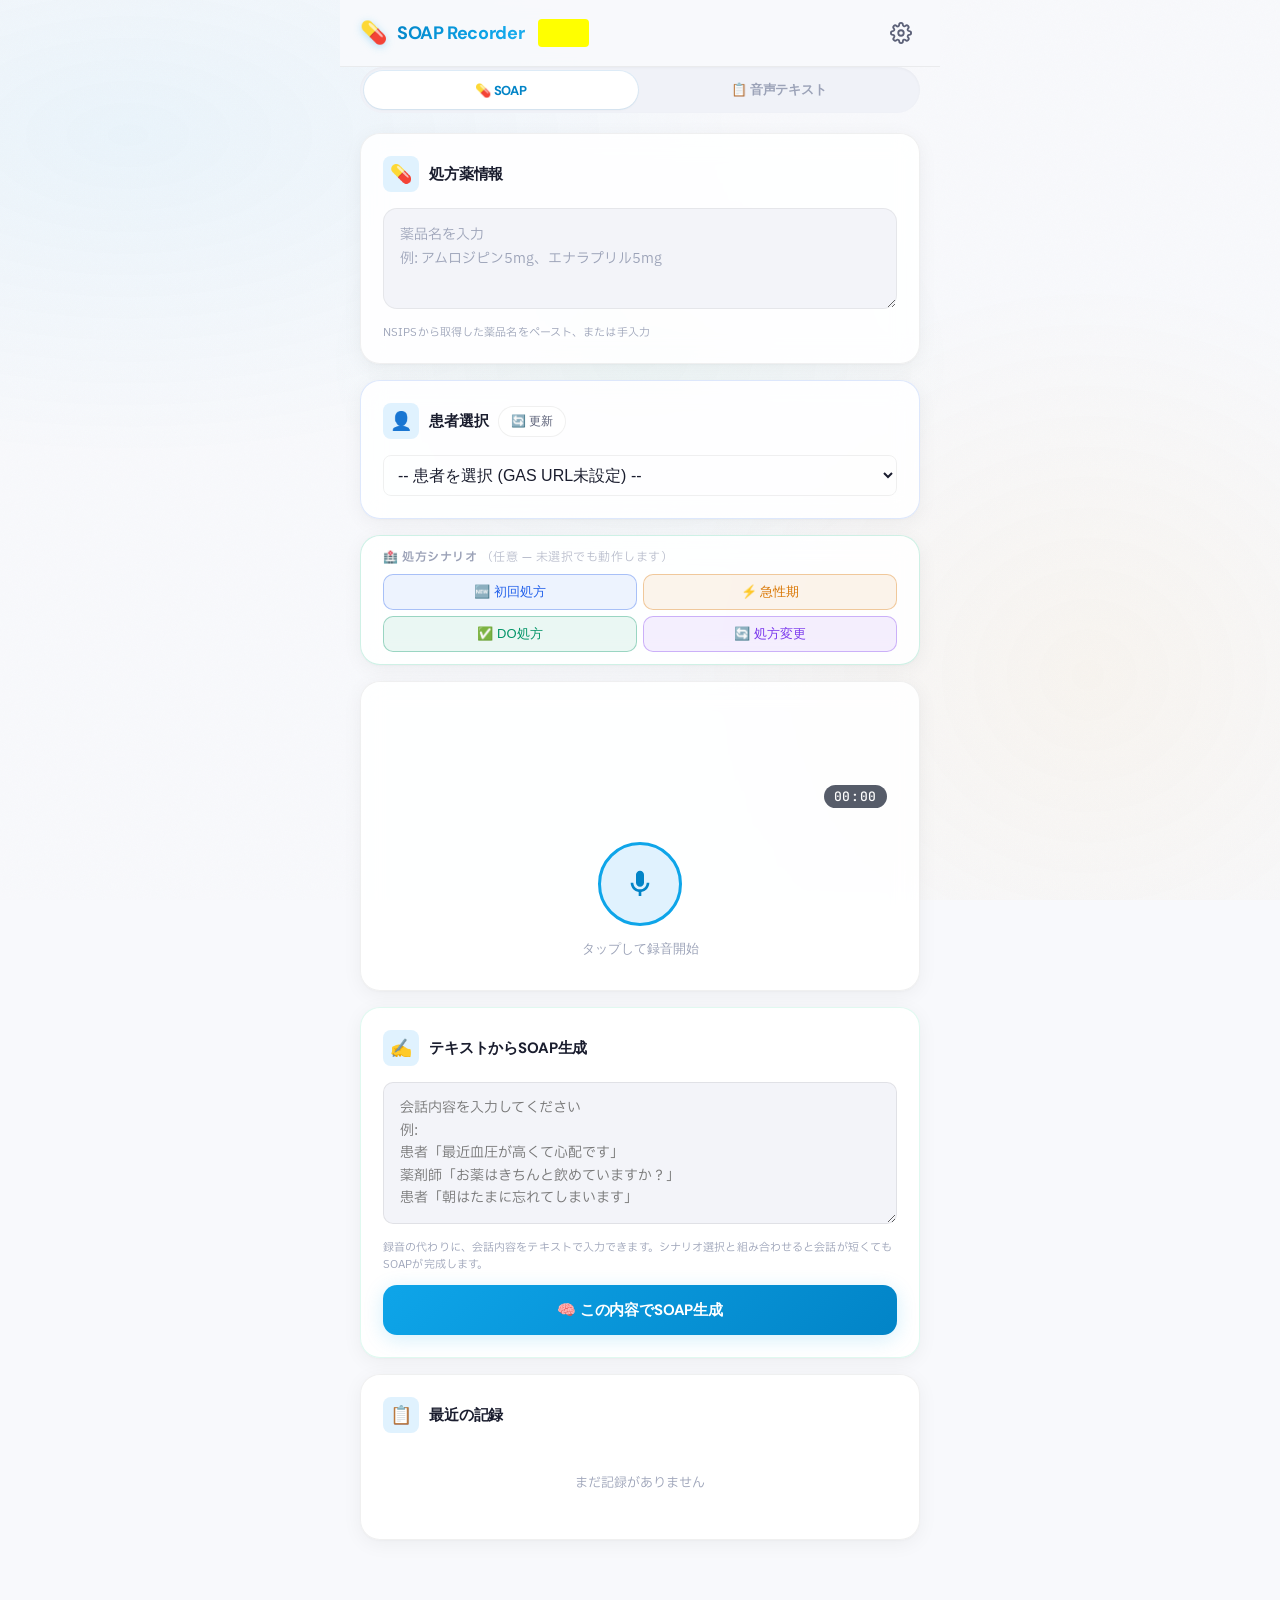
==== commit f3b0b919: "v1.16: Optimize API cost - 2-model cap for SOAP, TRANSCRIBE_CONFIGS split, maxOutputTokens 2048" ====
--- a/index.html
+++ b/index.html
@@ -18,7 +18,7 @@
     <header id="header">
       <div class="header-left">
         <span class="logo-icon">💊</span>
-        <h1>SOAP Recorder <span style="font-size:18px; font-weight:bold; color:red; background:yellow; padding:2px 8px; border-radius:4px; margin-left:10px;">v1.15</span></h1>
+        <h1>SOAP Recorder <span style="font-size:18px; font-weight:bold; color:red; background:yellow; padding:2px 8px; border-radius:4px; margin-left:10px;">v1.16</span></h1>
       </div>
       <button id="settingsBtn" class="icon-btn" aria-label="設定">
         <svg width="22" height="22" viewBox="0 0 24 24" fill="none" stroke="currentColor" stroke-width="2"><path d="M12 15a3 3 0 1 0 0-6 3 3 0 0 0 0 6Z"/><path d="M19.4 15a1.65 1.65 0 0 0 .33 1.82l.06.06a2 2 0 0 1-2.83 2.83l-.06-.06a1.65 1.65 0 0 0-1.82-.33 1.65 1.65 0 0 0-1 1.51V21a2 2 0 0 1-4 0v-.09A1.65 1.65 0 0 0 9 19.4a1.65 1.65 0 0 0-1.82.33l-.06.06a2 2 0 0 1-2.83-2.83l.06-.06A1.65 1.65 0 0 0 4.68 15a1.65 1.65 0 0 0-1.51-1H3a2 2 0 0 1 0-4h.09A1.65 1.65 0 0 0 4.6 9a1.65 1.65 0 0 0-.33-1.82l-.06-.06a2 2 0 0 1 2.83-2.83l.06.06A1.65 1.65 0 0 0 9 4.68a1.65 1.65 0 0 0 1-1.51V3a2 2 0 0 1 4 0v.09a1.65 1.65 0 0 0 1 1.51 1.65 1.65 0 0 0 1.82-.33l.06-.06a2 2 0 0 1 2.83 2.83l-.06.06A1.65 1.65 0 0 0 19.4 9a1.65 1.65 0 0 0 1.51 1H21a2 2 0 0 1 0 4h-.09a1.65 1.65 0 0 0-1.51 1Z"/></svg>
@@ -466,6 +466,6 @@
 
   <script src="recording-backup.js?v=2"></script>
   <script src="recorder.js?v=2"></script>
-  <script src="app.js?v=15"></script>
+  <script src="app.js?v=17"></script>
 </body>
 </html>
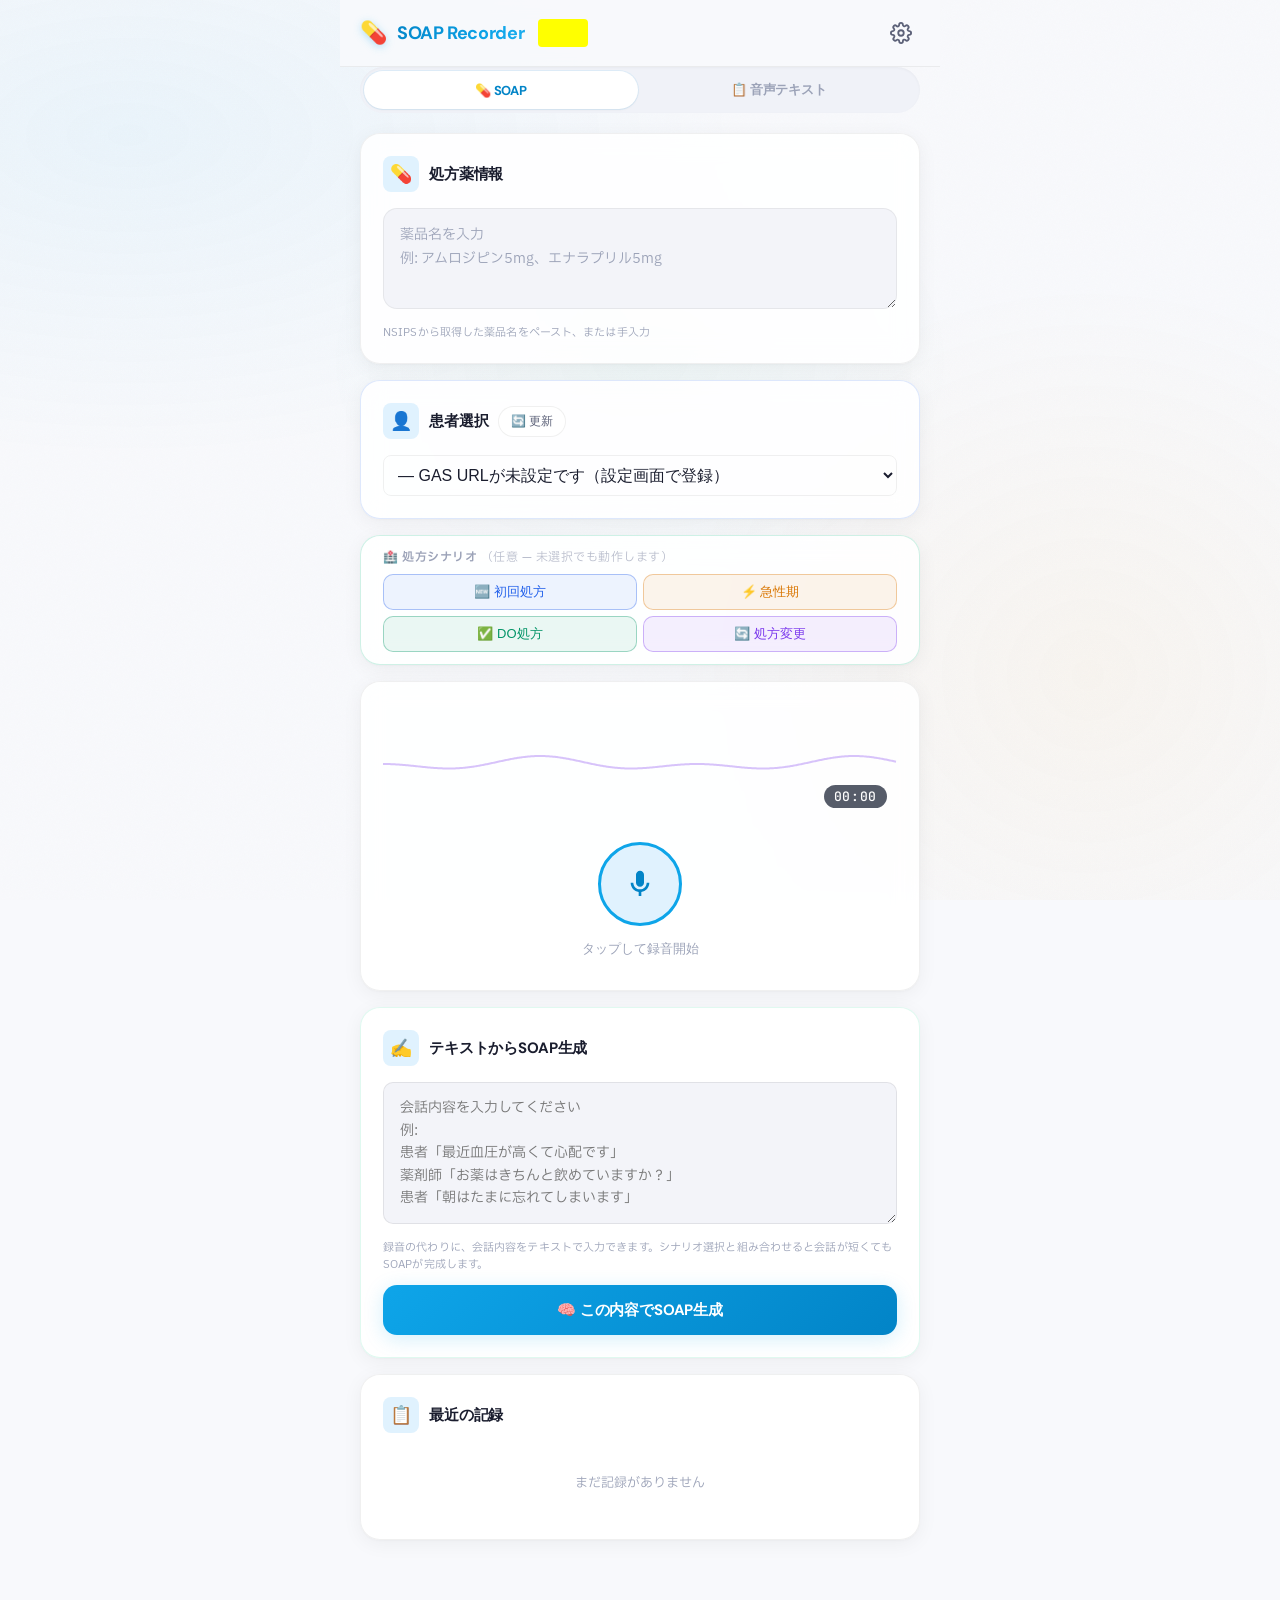
==== commit 497ab7d7: "v1.17: Improve drug filter - add normalized substring matching for brand/generic name pairs" ====
--- a/index.html
+++ b/index.html
@@ -18,7 +18,7 @@
     <header id="header">
       <div class="header-left">
         <span class="logo-icon">💊</span>
-        <h1>SOAP Recorder <span style="font-size:18px; font-weight:bold; color:red; background:yellow; padding:2px 8px; border-radius:4px; margin-left:10px;">v1.16</span></h1>
+        <h1>SOAP Recorder <span style="font-size:18px; font-weight:bold; color:red; background:yellow; padding:2px 8px; border-radius:4px; margin-left:10px;">v1.17</span></h1>
       </div>
       <button id="settingsBtn" class="icon-btn" aria-label="設定">
         <svg width="22" height="22" viewBox="0 0 24 24" fill="none" stroke="currentColor" stroke-width="2"><path d="M12 15a3 3 0 1 0 0-6 3 3 0 0 0 0 6Z"/><path d="M19.4 15a1.65 1.65 0 0 0 .33 1.82l.06.06a2 2 0 0 1-2.83 2.83l-.06-.06a1.65 1.65 0 0 0-1.82-.33 1.65 1.65 0 0 0-1 1.51V21a2 2 0 0 1-4 0v-.09A1.65 1.65 0 0 0 9 19.4a1.65 1.65 0 0 0-1.82.33l-.06.06a2 2 0 0 1-2.83-2.83l.06-.06A1.65 1.65 0 0 0 4.68 15a1.65 1.65 0 0 0-1.51-1H3a2 2 0 0 1 0-4h.09A1.65 1.65 0 0 0 4.6 9a1.65 1.65 0 0 0-.33-1.82l-.06-.06a2 2 0 0 1 2.83-2.83l.06.06A1.65 1.65 0 0 0 9 4.68a1.65 1.65 0 0 0 1-1.51V3a2 2 0 0 1 4 0v.09a1.65 1.65 0 0 0 1 1.51 1.65 1.65 0 0 0 1.82-.33l.06-.06a2 2 0 0 1 2.83 2.83l-.06.06A1.65 1.65 0 0 0 19.4 9a1.65 1.65 0 0 0 1.51 1H21a2 2 0 0 1 0 4h-.09a1.65 1.65 0 0 0-1.51 1Z"/></svg>
@@ -466,6 +466,6 @@
 
   <script src="recording-backup.js?v=2"></script>
   <script src="recorder.js?v=2"></script>
-  <script src="app.js?v=17"></script>
+  <script src="app.js?v=18"></script>
 </body>
 </html>
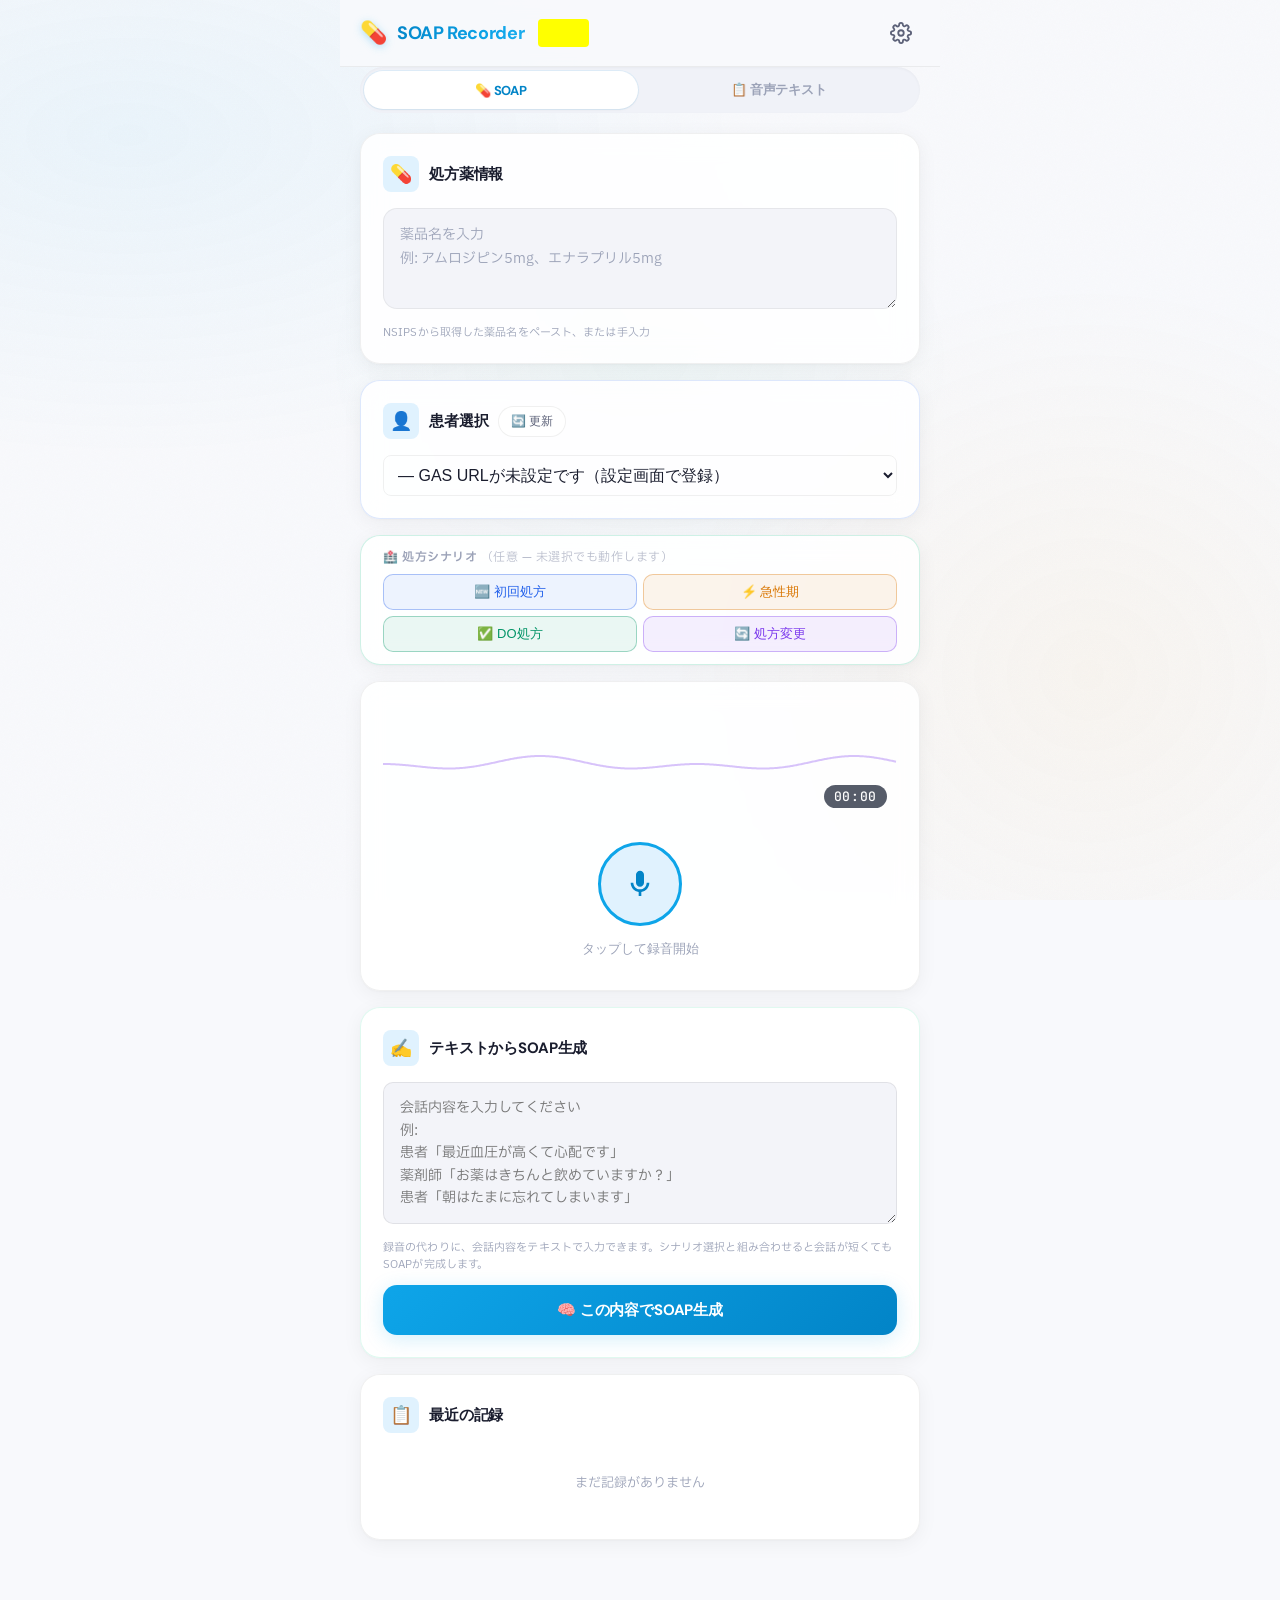
==== commit 246f8003: "v1.18: Bump version (paste filter for drugInput textarea)" ====
--- a/index.html
+++ b/index.html
@@ -18,7 +18,7 @@
     <header id="header">
       <div class="header-left">
         <span class="logo-icon">💊</span>
-        <h1>SOAP Recorder <span style="font-size:18px; font-weight:bold; color:red; background:yellow; padding:2px 8px; border-radius:4px; margin-left:10px;">v1.17</span></h1>
+        <h1>SOAP Recorder <span style="font-size:18px; font-weight:bold; color:red; background:yellow; padding:2px 8px; border-radius:4px; margin-left:10px;">v1.18</span></h1>
       </div>
       <button id="settingsBtn" class="icon-btn" aria-label="設定">
         <svg width="22" height="22" viewBox="0 0 24 24" fill="none" stroke="currentColor" stroke-width="2"><path d="M12 15a3 3 0 1 0 0-6 3 3 0 0 0 0 6Z"/><path d="M19.4 15a1.65 1.65 0 0 0 .33 1.82l.06.06a2 2 0 0 1-2.83 2.83l-.06-.06a1.65 1.65 0 0 0-1.82-.33 1.65 1.65 0 0 0-1 1.51V21a2 2 0 0 1-4 0v-.09A1.65 1.65 0 0 0 9 19.4a1.65 1.65 0 0 0-1.82.33l-.06.06a2 2 0 0 1-2.83-2.83l.06-.06A1.65 1.65 0 0 0 4.68 15a1.65 1.65 0 0 0-1.51-1H3a2 2 0 0 1 0-4h.09A1.65 1.65 0 0 0 4.6 9a1.65 1.65 0 0 0-.33-1.82l-.06-.06a2 2 0 0 1 2.83-2.83l.06.06A1.65 1.65 0 0 0 9 4.68a1.65 1.65 0 0 0 1-1.51V3a2 2 0 0 1 4 0v.09a1.65 1.65 0 0 0 1 1.51 1.65 1.65 0 0 0 1.82-.33l.06-.06a2 2 0 0 1 2.83 2.83l-.06.06A1.65 1.65 0 0 0 19.4 9a1.65 1.65 0 0 0 1.51 1H21a2 2 0 0 1 0 4h-.09a1.65 1.65 0 0 0-1.51 1Z"/></svg>
@@ -466,6 +466,6 @@
 
   <script src="recording-backup.js?v=2"></script>
   <script src="recorder.js?v=2"></script>
-  <script src="app.js?v=18"></script>
+  <script src="app.js?v=19"></script>
 </body>
 </html>
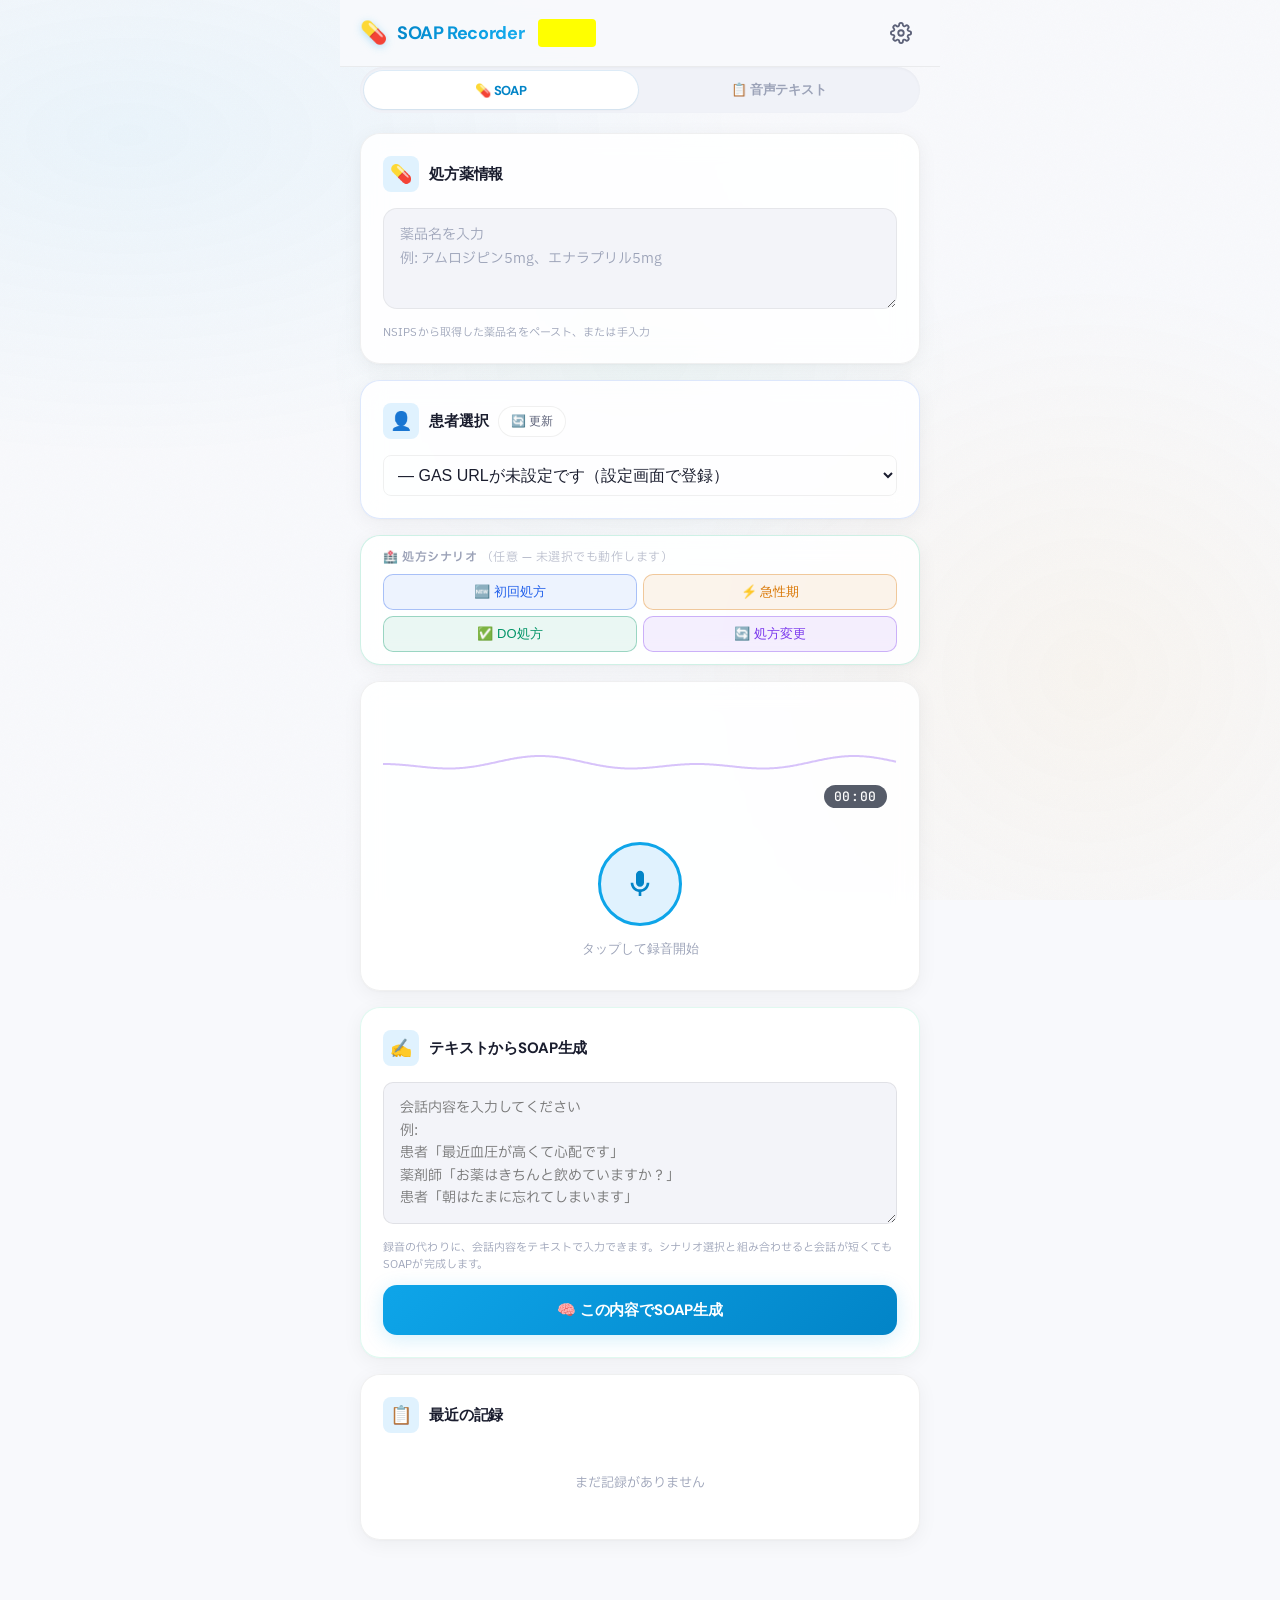
==== commit aaff5297: "v1.20: Fix drug filter - remove hasSameDosage (caused false positives), add makerBracket safety guar" ====
--- a/index.html
+++ b/index.html
@@ -18,7 +18,7 @@
     <header id="header">
       <div class="header-left">
         <span class="logo-icon">💊</span>
-        <h1>SOAP Recorder <span style="font-size:18px; font-weight:bold; color:red; background:yellow; padding:2px 8px; border-radius:4px; margin-left:10px;">v1.18</span></h1>
+        <h1>SOAP Recorder <span style="font-size:18px; font-weight:bold; color:red; background:yellow; padding:2px 8px; border-radius:4px; margin-left:10px;">v1.20</span></h1>
       </div>
       <button id="settingsBtn" class="icon-btn" aria-label="設定">
         <svg width="22" height="22" viewBox="0 0 24 24" fill="none" stroke="currentColor" stroke-width="2"><path d="M12 15a3 3 0 1 0 0-6 3 3 0 0 0 0 6Z"/><path d="M19.4 15a1.65 1.65 0 0 0 .33 1.82l.06.06a2 2 0 0 1-2.83 2.83l-.06-.06a1.65 1.65 0 0 0-1.82-.33 1.65 1.65 0 0 0-1 1.51V21a2 2 0 0 1-4 0v-.09A1.65 1.65 0 0 0 9 19.4a1.65 1.65 0 0 0-1.82.33l-.06.06a2 2 0 0 1-2.83-2.83l.06-.06A1.65 1.65 0 0 0 4.68 15a1.65 1.65 0 0 0-1.51-1H3a2 2 0 0 1 0-4h.09A1.65 1.65 0 0 0 4.6 9a1.65 1.65 0 0 0-.33-1.82l-.06-.06a2 2 0 0 1 2.83-2.83l.06.06A1.65 1.65 0 0 0 9 4.68a1.65 1.65 0 0 0 1-1.51V3a2 2 0 0 1 4 0v.09a1.65 1.65 0 0 0 1 1.51 1.65 1.65 0 0 0 1.82-.33l.06-.06a2 2 0 0 1 2.83 2.83l-.06.06A1.65 1.65 0 0 0 19.4 9a1.65 1.65 0 0 0 1.51 1H21a2 2 0 0 1 0 4h-.09a1.65 1.65 0 0 0-1.51 1Z"/></svg>
@@ -466,6 +466,6 @@
 
   <script src="recording-backup.js?v=2"></script>
   <script src="recorder.js?v=2"></script>
-  <script src="app.js?v=19"></script>
+  <script src="app.js?v=21"></script>
 </body>
 </html>
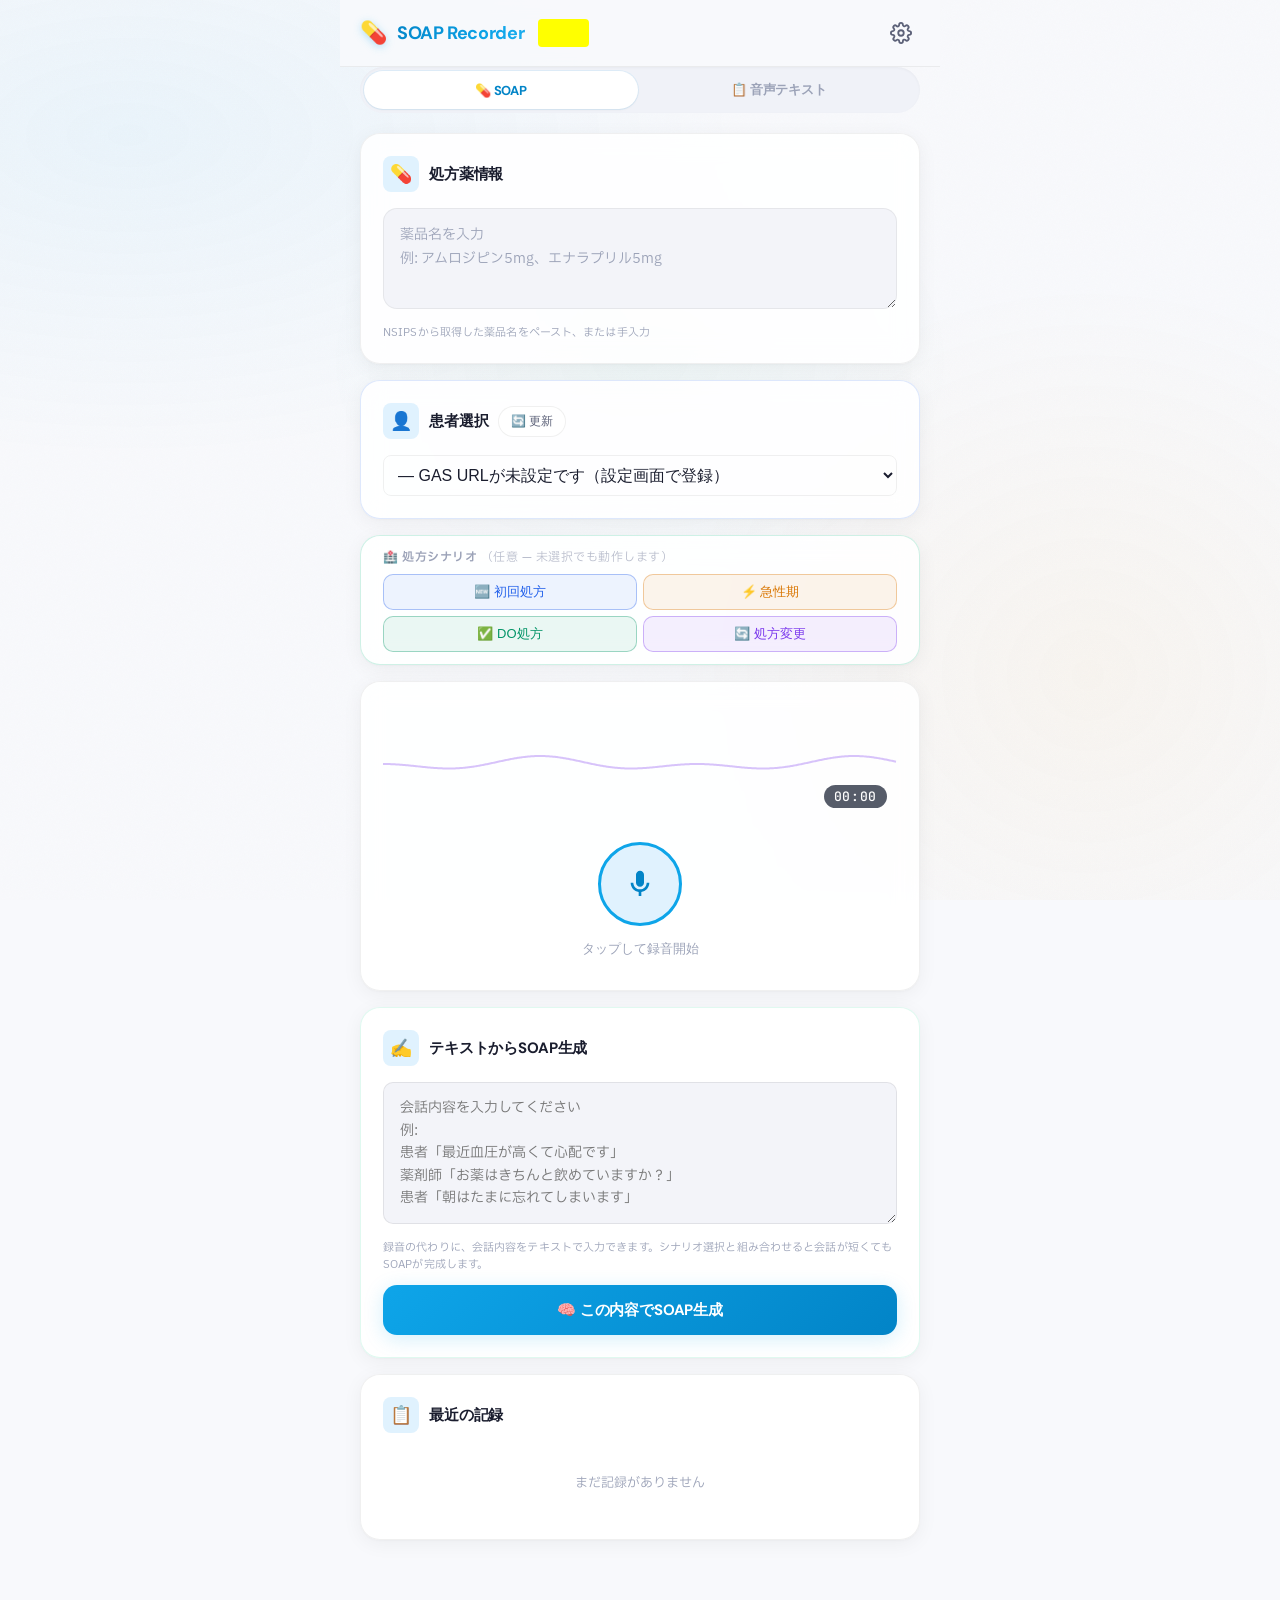
==== commit 0ebe81df: "v1.21: Fix drug filter - apply on patient selection (.value=), not just paste event" ====
--- a/index.html
+++ b/index.html
@@ -18,7 +18,7 @@
     <header id="header">
       <div class="header-left">
         <span class="logo-icon">💊</span>
-        <h1>SOAP Recorder <span style="font-size:18px; font-weight:bold; color:red; background:yellow; padding:2px 8px; border-radius:4px; margin-left:10px;">v1.20</span></h1>
+        <h1>SOAP Recorder <span style="font-size:18px; font-weight:bold; color:red; background:yellow; padding:2px 8px; border-radius:4px; margin-left:10px;">v1.21</span></h1>
       </div>
       <button id="settingsBtn" class="icon-btn" aria-label="設定">
         <svg width="22" height="22" viewBox="0 0 24 24" fill="none" stroke="currentColor" stroke-width="2"><path d="M12 15a3 3 0 1 0 0-6 3 3 0 0 0 0 6Z"/><path d="M19.4 15a1.65 1.65 0 0 0 .33 1.82l.06.06a2 2 0 0 1-2.83 2.83l-.06-.06a1.65 1.65 0 0 0-1.82-.33 1.65 1.65 0 0 0-1 1.51V21a2 2 0 0 1-4 0v-.09A1.65 1.65 0 0 0 9 19.4a1.65 1.65 0 0 0-1.82.33l-.06.06a2 2 0 0 1-2.83-2.83l.06-.06A1.65 1.65 0 0 0 4.68 15a1.65 1.65 0 0 0-1.51-1H3a2 2 0 0 1 0-4h.09A1.65 1.65 0 0 0 4.6 9a1.65 1.65 0 0 0-.33-1.82l-.06-.06a2 2 0 0 1 2.83-2.83l.06.06A1.65 1.65 0 0 0 9 4.68a1.65 1.65 0 0 0 1-1.51V3a2 2 0 0 1 4 0v.09a1.65 1.65 0 0 0 1 1.51 1.65 1.65 0 0 0 1.82-.33l.06-.06a2 2 0 0 1 2.83 2.83l-.06.06A1.65 1.65 0 0 0 19.4 9a1.65 1.65 0 0 0 1.51 1H21a2 2 0 0 1 0 4h-.09a1.65 1.65 0 0 0-1.51 1Z"/></svg>
@@ -466,6 +466,6 @@
 
   <script src="recording-backup.js?v=2"></script>
   <script src="recorder.js?v=2"></script>
-  <script src="app.js?v=21"></script>
+  <script src="app.js?v=22"></script>
 </body>
 </html>
